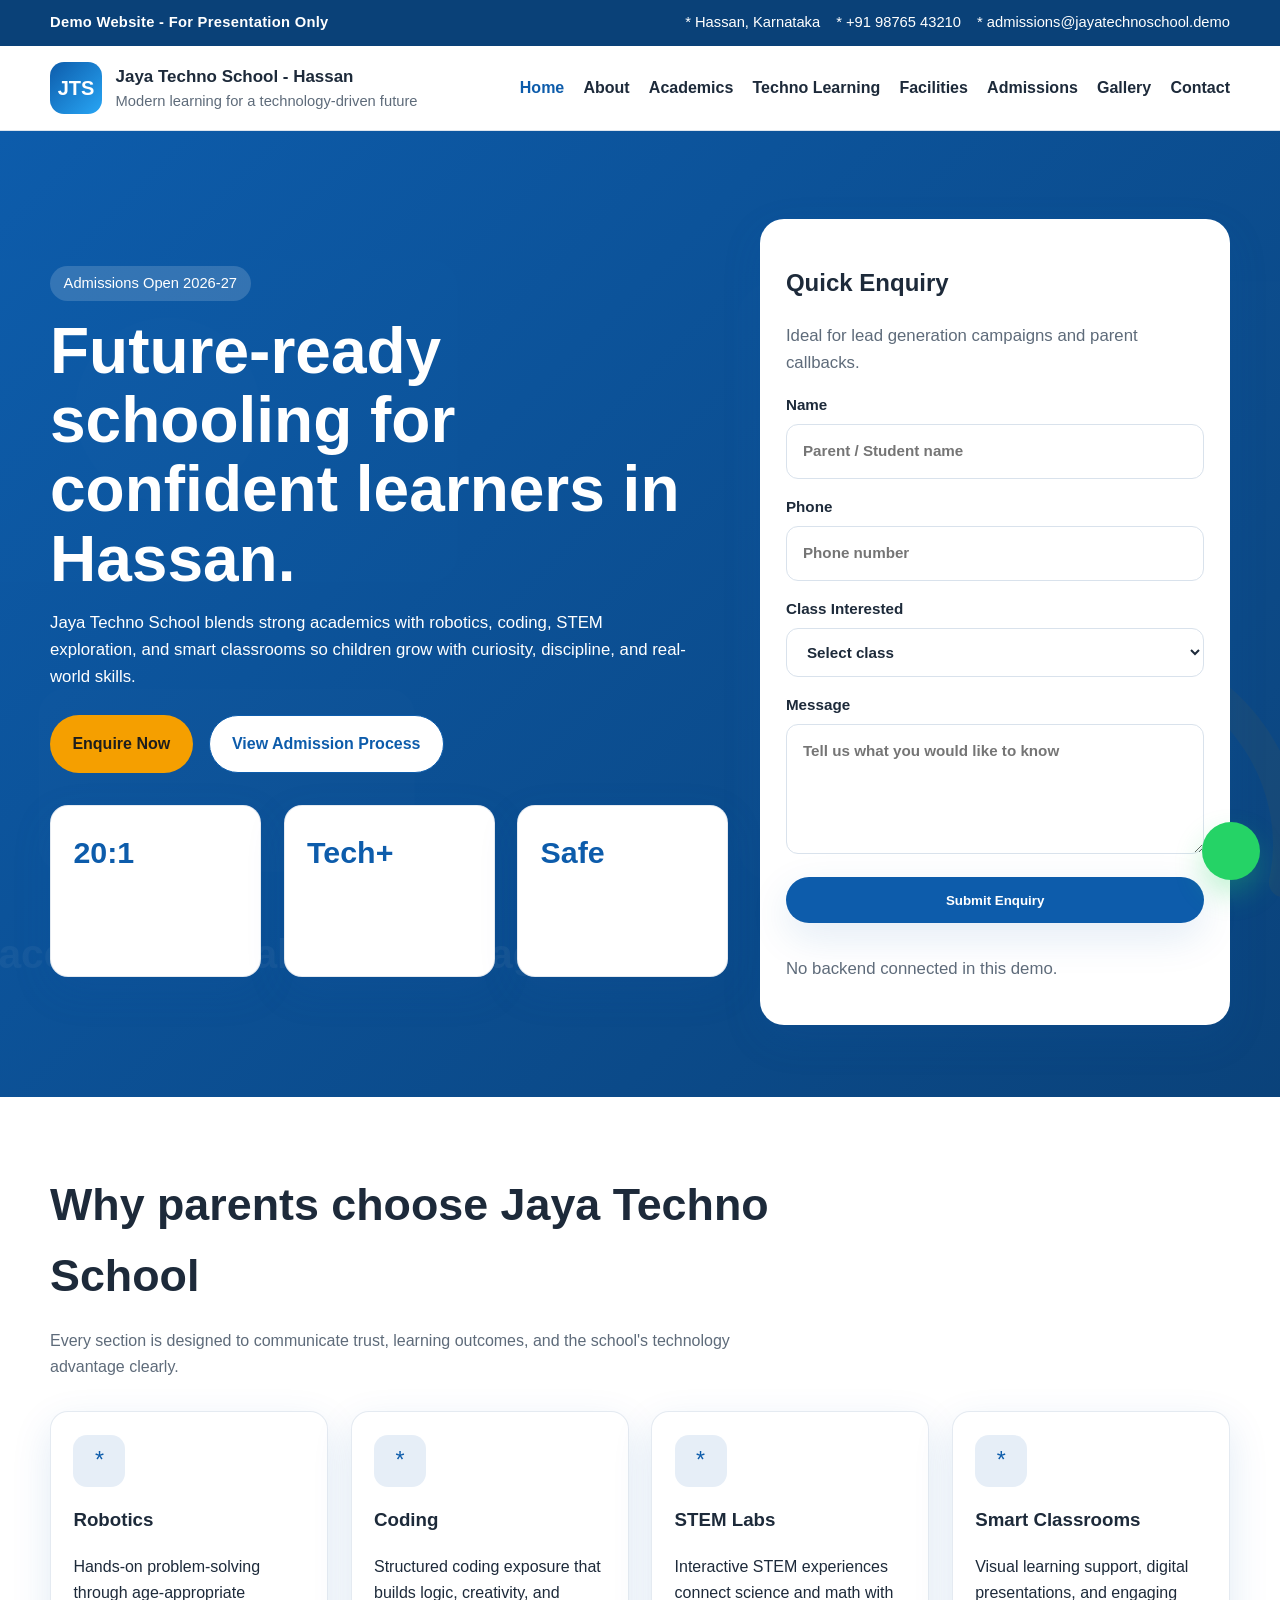
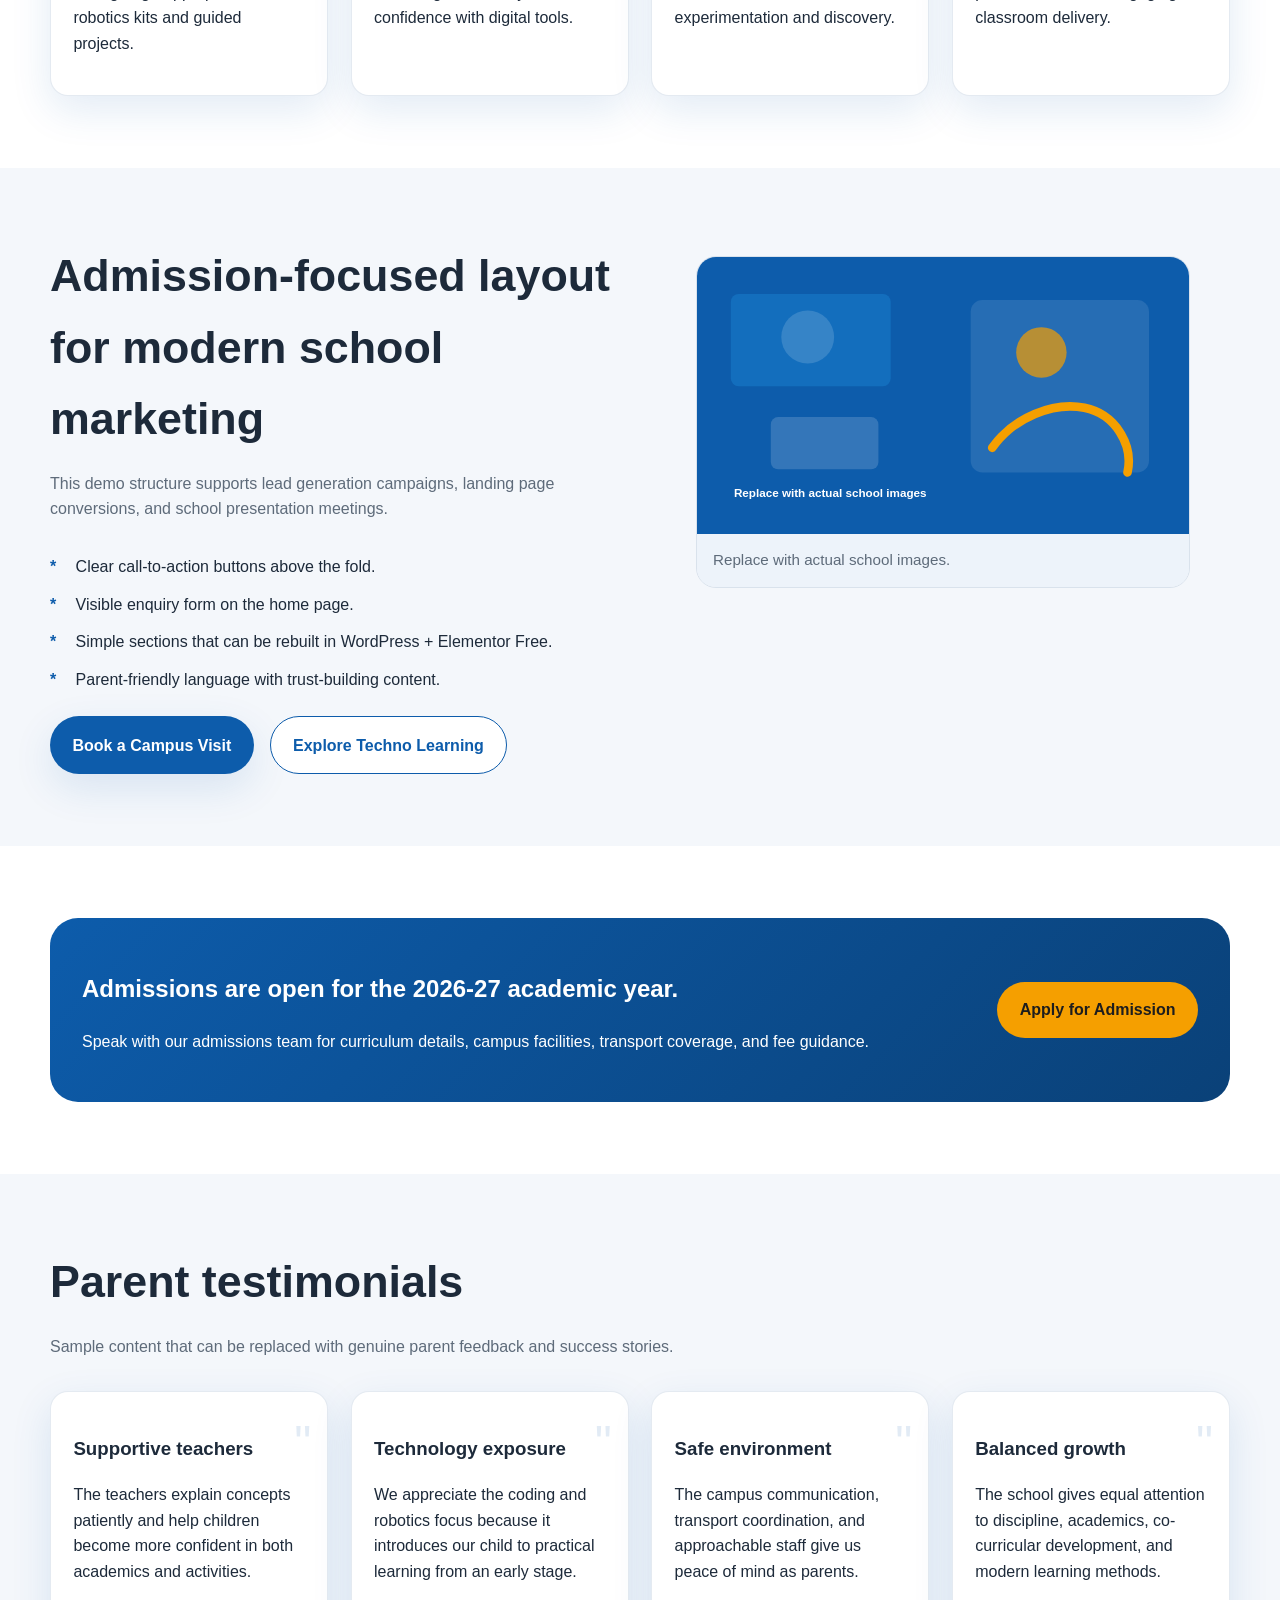
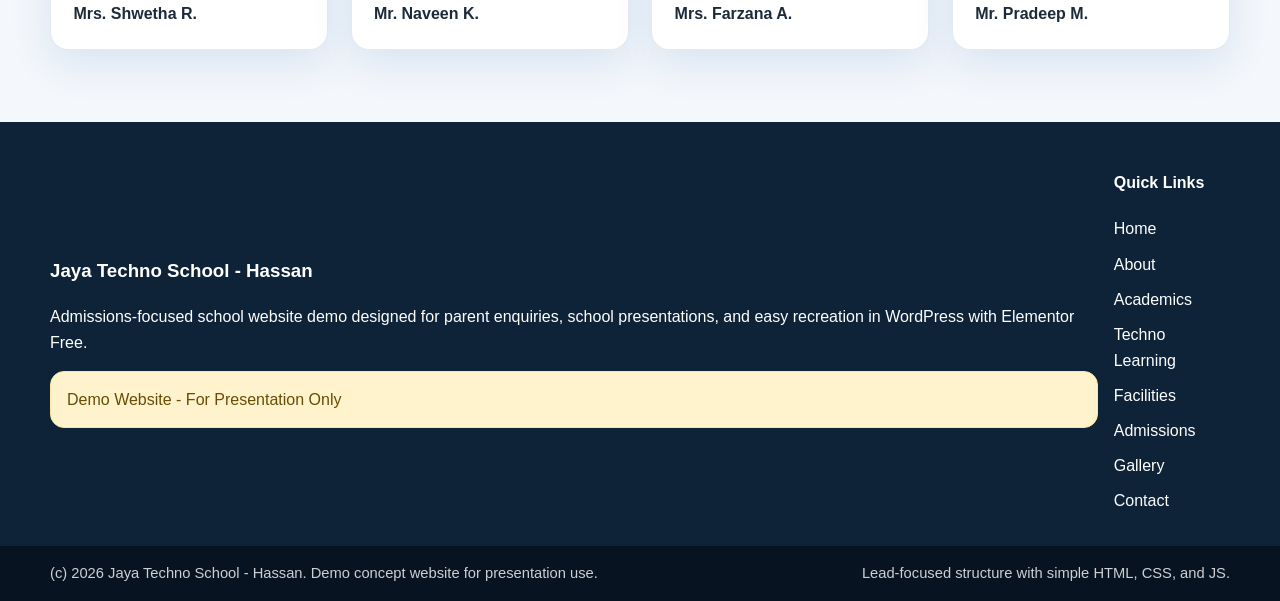
==== jaya-techno-school-demo/index.html @ 89ea4863 "Recover Jaya Techno School demo site" ====
<!DOCTYPE html>
<html lang="en">
<head>
  <meta charset="UTF-8">
  <meta name="viewport" content="width=device-width, initial-scale=1.0">
  <meta name="description" content="Jaya Techno School - Hassan demo website with admissions-focused design, techno learning highlights, and enquiry forms.">
  <title>Jaya Techno School - Hassan | Admissions Open 2026-27</title>
  <link rel="stylesheet" href="css/style.css">
</head>
<body>
  <header>
  <div class="topbar">
    <div class="container">
      <div class="demo-badge">Demo Website - For Presentation Only</div>
      <div class="topbar-contact">
        <span>* Hassan, Karnataka</span>
        <span>* +91 98765 43210</span>
        <span>* admissions@jayatechnoschool.demo</span>
      </div>
    </div>
  </div>
  <nav class="navbar">
    <div class="container">
      <a class="logo" href="index.html" aria-label="Jaya Techno School home">
        <div class="logo-mark">JTS</div>
        <div>
          <strong>Jaya Techno School - Hassan</strong>
          <span>Modern learning for a technology-driven future</span>
        </div>
      </a>
      <button class="nav-toggle" aria-label="Toggle menu" aria-expanded="false"></button>
      <ul class="nav-links">
      <li><a href="index.html" class="active">Home</a></li>
      <li><a href="about.html" class="">About</a></li>
      <li><a href="academics.html" class="">Academics</a></li>
      <li><a href="techno-learning.html" class="">Techno Learning</a></li>
      <li><a href="facilities.html" class="">Facilities</a></li>
      <li><a href="admissions.html" class="">Admissions</a></li>
      <li><a href="gallery.html" class="">Gallery</a></li>
      <li><a href="contact.html" class="">Contact</a></li>
      </ul>
    </div>
  </nav>
</header>
  <main>
    <section class="hero">
      <div class="container hero-grid">
        <div>
          <span class="kicker">Admissions Open 2026-27</span>
          <h1>Future-ready schooling for confident learners in Hassan.</h1>
          <p>Jaya Techno School blends strong academics with robotics, coding, STEM exploration, and smart classrooms so children grow with curiosity, discipline, and real-world skills.</p>
          <div class="hero-actions">
            <a class="btn btn-accent" href="#enquire">Enquire Now</a>
            <a class="btn btn-secondary" href="admissions.html">View Admission Process</a>
          </div>
          <div class="hero-stats">
            <div class="stat-card">
              <strong>20:1</strong>
              <span>Student-teacher focus for guided learning</span>
            </div>
            <div class="stat-card">
              <strong>Tech+</strong>
              <span>Robotics, coding, STEM, and digital tools</span>
            </div>
            <div class="stat-card">
              <strong>Safe</strong>
              <span>Parent-friendly campus and transport systems</span>
            </div>
          </div>
        </div>
        <div class="hero-form" id="enquire">
          <h2>Quick Enquiry</h2>
          <p class="muted">Ideal for lead generation campaigns and parent callbacks.</p>
          <form>
            <label>Name<input type="text" name="name" placeholder="Parent / Student name" required></label>
            <label>Phone<input type="tel" name="phone" placeholder="Phone number" required></label>
            <label>Class Interested
              <select name="class" required>
                <option value="">Select class</option>
                <option>Pre-KG to UKG</option>
                <option>Grades 1 to 5</option>
                <option>Grades 6 to 8</option>
                <option>Grades 9 to 10</option>
              </select>
            </label>
            <label>Message<textarea name="message" placeholder="Tell us what you would like to know"></textarea></label>
            <button class="btn btn-primary" type="submit">Submit Enquiry</button>
            <p class="form-note">No backend connected in this demo.</p>
          </form>
        </div>
      </div>
    </section>

    <section class="section">
      <div class="container">
        <div class="section-title">
          <h2>Why parents choose Jaya Techno School</h2>
          <p>Every section is designed to communicate trust, learning outcomes, and the school's technology advantage clearly.</p>
        </div>
        <div class="highlights-grid">
          <article class="highlight-card"><div class="icon">*</div><h3>Robotics</h3><p>Hands-on problem-solving through age-appropriate robotics kits and guided projects.</p></article>
          <article class="highlight-card"><div class="icon">*</div><h3>Coding</h3><p>Structured coding exposure that builds logic, creativity, and confidence with digital tools.</p></article>
          <article class="highlight-card"><div class="icon">*</div><h3>STEM Labs</h3><p>Interactive STEM experiences connect science and math with experimentation and discovery.</p></article>
          <article class="highlight-card"><div class="icon">*</div><h3>Smart Classrooms</h3><p>Visual learning support, digital presentations, and engaging classroom delivery.</p></article>
        </div>
      </div>
    </section>

    <section class="section section-muted">
      <div class="container split-grid">
        <div>
          <div class="section-title">
            <h2>Admission-focused layout for modern school marketing</h2>
            <p>This demo structure supports lead generation campaigns, landing page conversions, and school presentation meetings.</p>
          </div>
          <ul class="check-list">
            <li>Clear call-to-action buttons above the fold.</li>
            <li>Visible enquiry form on the home page.</li>
            <li>Simple sections that can be rebuilt in WordPress + Elementor Free.</li>
            <li>Parent-friendly language with trust-building content.</li>
          </ul>
          <div class="inline-actions">
            <a class="btn btn-primary" href="contact.html">Book a Campus Visit</a>
            <a class="btn btn-secondary" href="techno-learning.html">Explore Techno Learning</a>
          </div>
        </div>
        <div>
          <figure class="image-placeholder">
  <img src="assets/images/hero-placeholder.svg" alt="Students learning with technology placeholder">
  <figcaption>Replace with actual school images.</figcaption>
</figure>
        </div>
      </div>
    </section>

    <section class="section">
      <div class="container">
        <div class="cta-band">
          <div class="cta-grid">
            <div>
              <h2>Admissions are open for the 2026-27 academic year.</h2>
              <p>Speak with our admissions team for curriculum details, campus facilities, transport coverage, and fee guidance.</p>
            </div>
            <div>
              <a class="btn btn-accent" href="admissions.html">Apply for Admission</a>
            </div>
          </div>
        </div>
      </div>
    </section>

    <section class="section section-muted">
      <div class="container">
        <div class="section-title">
          <h2>Parent testimonials</h2>
          <p>Sample content that can be replaced with genuine parent feedback and success stories.</p>
        </div>
        <div class="testimonial-grid">
          <article class="testimonial-card"><h3>Supportive teachers</h3><p>The teachers explain concepts patiently and help children become more confident in both academics and activities.</p><strong>Mrs. Shwetha R.</strong></article>
          <article class="testimonial-card"><h3>Technology exposure</h3><p>We appreciate the coding and robotics focus because it introduces our child to practical learning from an early stage.</p><strong>Mr. Naveen K.</strong></article>
          <article class="testimonial-card"><h3>Safe environment</h3><p>The campus communication, transport coordination, and approachable staff give us peace of mind as parents.</p><strong>Mrs. Farzana A.</strong></article>
          <article class="testimonial-card"><h3>Balanced growth</h3><p>The school gives equal attention to discipline, academics, co-curricular development, and modern learning methods.</p><strong>Mr. Pradeep M.</strong></article>
        </div>
      </div>
    </section>
  </main>
  <footer>
  <div class="footer-top">
    <div class="container footer-grid">
      <div>
        <h3>Jaya Techno School - Hassan</h3>
        <p>Admissions-focused school website demo designed for parent enquiries, school presentations, and easy recreation in WordPress with Elementor Free.</p>
        <div class="notice-strip">Demo Website - For Presentation Only</div>
      </div>
      <div>
        <h4>Quick Links</h4>
        <ul class="footer-links">
          <li><a href="index.html">Home</a></li>
          <li><a href="about.html">About</a></li>
          <li><a href="academics.html">Academics</a></li>
          <li><a href="techno-learning.html">Techno Learning</a></li>
          <li><a href="facilities.html">Facilities</a></li>
          <li><a href="admissions.html">Admissions</a></li>
          <li><a href="gallery.html">Gallery</a></li>
          <li><a href="contact.html">Contact</a></li>
        </ul>
      </div>
    </div>
  </div>
  <div class="footer-bottom">
    <div class="container">
      <div>(c) 2026 Jaya Techno School - Hassan. Demo concept website for presentation use.</div>
      <div>Lead-focused structure with simple HTML, CSS, and JS.</div>
    </div>
  </div>
</footer>
<a class="whatsapp-float" href="#" aria-label="WhatsApp enquiry button"></a>
<script src="js/script.js"></script>
</body>
</html>
---- jaya-techno-school-demo/css/style.css ----
:root {
  --primary: #0d5cab;
  --primary-dark: #0a4178;
  --accent: #f59f00;
  --bg: #f4f7fb;
  --text: #1d2a3a;
  --muted: #5e6b7a;
  --white: #ffffff;
  --border: #d9e2ec;
  --success: #1c8c5e;
  --shadow: 0 14px 40px rgba(13, 92, 171, 0.12);
  --radius: 18px;
  --container: 1180px;
}

* {
  box-sizing: border-box;
}

html {
  scroll-behavior: smooth;
}

body {
  margin: 0;
  font-family: Arial, Helvetica, sans-serif;
  line-height: 1.6;
  color: var(--text);
  background: var(--white);
}

a {
  color: inherit;
  text-decoration: none;
}

img {
  max-width: 100%;
  display: block;
}

.container {
  width: min(100% - 2rem, var(--container));
  margin: 0 auto;
}

.topbar {
  background: var(--primary-dark);
  color: var(--white);
  font-size: 0.92rem;
}

.topbar .container,
.navbar .container,
.footer-top .container,
.footer-bottom .container {
  display: flex;
  align-items: center;
  justify-content: space-between;
  gap: 1rem;
}

.demo-badge {
  font-weight: 700;
  letter-spacing: 0.02em;
}

.topbar-contact {
  display: flex;
  flex-wrap: wrap;
  gap: 1rem;
  padding: 0.7rem 0;
}

.navbar {
  position: sticky;
  top: 0;
  z-index: 30;
  background: rgba(255, 255, 255, 0.97);
  backdrop-filter: blur(10px);
  border-bottom: 1px solid rgba(217, 226, 236, 0.9);
}

.logo {
  display: flex;
  align-items: center;
  gap: 0.85rem;
  padding: 1rem 0;
}

.logo-mark {
  width: 52px;
  height: 52px;
  border-radius: 14px;
  background: linear-gradient(135deg, var(--primary), #28a6f5);
  color: var(--white);
  display: grid;
  place-items: center;
  font-size: 1.25rem;
  font-weight: 700;
}

.logo strong {
  display: block;
  font-size: 1.06rem;
}

.logo span {
  display: block;
  color: var(--muted);
  font-size: 0.92rem;
}

.nav-links {
  display: flex;
  align-items: center;
  gap: 1.2rem;
  list-style: none;
  margin: 0;
  padding: 0;
}

.nav-links a {
  font-weight: 600;
  color: var(--text);
}

.nav-links a:hover,
.nav-links a.active {
  color: var(--primary);
}

.nav-toggle {
  display: none;
  border: 0;
  background: transparent;
  font-size: 1.7rem;
  cursor: pointer;
}

.btn {
  display: inline-flex;
  align-items: center;
  justify-content: center;
  gap: 0.5rem;
  padding: 0.95rem 1.4rem;
  border-radius: 999px;
  font-weight: 700;
  border: 0;
  cursor: pointer;
  transition: transform 0.2s ease, box-shadow 0.2s ease, background 0.2s ease;
}

.btn:hover {
  transform: translateY(-2px);
}

.btn-primary {
  background: var(--primary);
  color: var(--white);
  box-shadow: var(--shadow);
}

.btn-secondary {
  background: var(--white);
  color: var(--primary);
  border: 1px solid var(--primary);
}

.btn-accent {
  background: var(--accent);
  color: #1d1d1d;
}

.page-hero,
.hero {
  background: linear-gradient(135deg, rgba(13, 92, 171, 0.96), rgba(10, 65, 120, 0.95)), url('../assets/images/hero-placeholder.svg') center/cover;
  color: var(--white);
}

.hero {
  padding: 5.5rem 0 4.5rem;
}

.hero-grid,
.split-grid,
.cta-grid,
.footer-grid,
.contact-grid,
.admissions-grid,
.tech-grid,
.about-grid,
.facilities-grid {
  display: grid;
  gap: 2rem;
}

.hero-grid {
  grid-template-columns: 1.3fr 0.9fr;
  align-items: center;
}

.kicker {
  display: inline-block;
  padding: 0.35rem 0.85rem;
  border-radius: 999px;
  background: rgba(255, 255, 255, 0.16);
  font-size: 0.92rem;
  margin-bottom: 1rem;
}

.hero h1,
.page-hero h1 {
  font-size: clamp(2.2rem, 5vw, 4rem);
  line-height: 1.08;
  margin: 0 0 1rem;
}

.hero p,
.page-hero p {
  font-size: 1.05rem;
  max-width: 640px;
}

.hero-actions,
.inline-actions {
  display: flex;
  flex-wrap: wrap;
  gap: 1rem;
  margin-top: 1.5rem;
}

.hero-stats,
.highlights-grid,
.card-grid,
.gallery-grid,
.testimonial-grid {
  display: grid;
  gap: 1.4rem;
}

.hero-stats {
  grid-template-columns: repeat(3, minmax(0, 1fr));
  margin-top: 2rem;
}

.stat-card,
.info-card,
.highlight-card,
.gallery-card,
.testimonial-card,
.feature-card {
  background: var(--white);
  border-radius: var(--radius);
  box-shadow: var(--shadow);
  padding: 1.4rem;
  border: 1px solid rgba(217, 226, 236, 0.7);
}

.stat-card strong {
  display: block;
  font-size: 1.9rem;
  color: var(--primary);
}

.hero-form,
.form-card {
  background: var(--white);
  color: var(--text);
  border-radius: 24px;
  padding: 1.6rem;
  box-shadow: var(--shadow);
}

.section {
  padding: 4.5rem 0;
}

.section-muted {
  background: var(--bg);
}

.section-title {
  max-width: 720px;
  margin-bottom: 2rem;
}

.section-title h2 {
  font-size: clamp(1.8rem, 4vw, 2.8rem);
  margin: 0 0 0.8rem;
}

.section-title p,
.muted,
.card-subtext {
  color: var(--muted);
}

.highlights-grid,
.card-grid,
.gallery-grid,
.testimonial-grid {
  grid-template-columns: repeat(4, minmax(0, 1fr));
}

.highlight-card {
  text-align: left;
}

.highlight-card .icon,
.feature-card .icon {
  width: 52px;
  height: 52px;
  border-radius: 14px;
  display: grid;
  place-items: center;
  background: rgba(13, 92, 171, 0.1);
  color: var(--primary);
  font-size: 1.45rem;
  margin-bottom: 1rem;
}

.image-placeholder {
  border-radius: 20px;
  overflow: hidden;
  border: 1px solid var(--border);
  background: var(--bg);
}

.image-placeholder figcaption {
  padding: 0.9rem 1rem;
  background: #edf3fa;
  color: var(--muted);
  font-size: 0.95rem;
}

.split-grid,
.about-grid,
.tech-grid,
.contact-grid,
.facilities-grid,
.admissions-grid,
.footer-grid {
  grid-template-columns: repeat(2, minmax(0, 1fr));
  align-items: start;
}

.check-list,
.contact-list {
  list-style: none;
  margin: 1.2rem 0 0;
  padding: 0;
}

.check-list li,
.contact-list li {
  margin-bottom: 0.75rem;
  padding-left: 1.6rem;
  position: relative;
}

.check-list li::before,
.contact-list li::before {
  content: '*';
  position: absolute;
  left: 0;
  top: 0;
  color: var(--primary);
  font-weight: 700;
}

.cta-band {
  background: linear-gradient(135deg, var(--primary), var(--primary-dark));
  color: var(--white);
  border-radius: 28px;
  padding: 2rem;
}

.cta-grid {
  grid-template-columns: 1.2fr auto;
  align-items: center;
}

form {
  display: grid;
  gap: 1rem;
}

label {
  font-weight: 700;
  font-size: 0.95rem;
}

input,
select,
textarea {
  width: 100%;
  margin-top: 0.4rem;
  padding: 0.9rem 1rem;
  border-radius: 12px;
  border: 1px solid var(--border);
  font: inherit;
  color: var(--text);
  background: #fff;
}

textarea {
  min-height: 130px;
  resize: vertical;
}

.form-note {
  font-size: 0.9rem;
  color: var(--muted);
}

.page-hero {
  padding: 4rem 0;
}

.breadcrumbs {
  color: rgba(255, 255, 255, 0.8);
  margin-bottom: 0.8rem;
}

.gallery-grid {
  grid-template-columns: repeat(3, minmax(0, 1fr));
}

.gallery-card img {
  border-radius: 16px;
  margin-bottom: 1rem;
}

.testimonial-card {
  position: relative;
}

.testimonial-card::before {
  content: '"';
  position: absolute;
  top: 0.8rem;
  right: 1rem;
  font-size: 3rem;
  color: rgba(13, 92, 171, 0.12);
}

.footer-top {
  background: #0e2238;
  color: var(--white);
  padding: 3rem 0 2rem;
}

.footer-grid h3,
.footer-grid h4 {
  margin-top: 0;
}

.footer-links {
  list-style: none;
  padding: 0;
  margin: 0;
  display: grid;
  gap: 0.6rem;
}

.footer-bottom {
  background: #081321;
  color: rgba(255, 255, 255, 0.8);
  padding: 1rem 0;
  font-size: 0.92rem;
}

.whatsapp-float {
  position: fixed;
  right: 1.25rem;
  bottom: 1.25rem;
  width: 58px;
  height: 58px;
  border-radius: 50%;
  display: grid;
  place-items: center;
  background: #25d366;
  color: #fff;
  font-size: 1.6rem;
  box-shadow: 0 14px 28px rgba(37, 211, 102, 0.28);
  z-index: 40;
}

.notice-strip {
  background: #fff3cd;
  color: #664d03;
  padding: 0.9rem 1rem;
  border: 1px solid #ffe69c;
  border-radius: 14px;
  margin-top: 1rem;
}

.table-style {
  width: 100%;
  border-collapse: collapse;
  background: var(--white);
  border-radius: 18px;
  overflow: hidden;
  box-shadow: var(--shadow);
}

.table-style th,
.table-style td {
  padding: 1rem;
  border-bottom: 1px solid var(--border);
  text-align: left;
}

.table-style th {
  background: #edf3fa;
}

@media (max-width: 1024px) {
  .hero-grid,
  .split-grid,
  .about-grid,
  .tech-grid,
  .contact-grid,
  .facilities-grid,
  .admissions-grid,
  .footer-grid,
  .cta-grid,
  .highlights-grid,
  .card-grid,
  .testimonial-grid {
    grid-template-columns: repeat(2, minmax(0, 1fr));
  }

  .gallery-grid {
    grid-template-columns: repeat(2, minmax(0, 1fr));
  }
}

@media (max-width: 760px) {
  .topbar .container,
  .navbar .container,
  .footer-top .container,
  .footer-bottom .container,
  .cta-grid,
  .hero-grid,
  .split-grid,
  .about-grid,
  .tech-grid,
  .contact-grid,
  .facilities-grid,
  .admissions-grid,
  .footer-grid,
  .highlights-grid,
  .card-grid,
  .gallery-grid,
  .testimonial-grid,
  .hero-stats {
    grid-template-columns: 1fr;
  }

  .topbar .container,
  .navbar .container,
  .footer-bottom .container {
    flex-direction: column;
    align-items: flex-start;
  }

  .nav-toggle {
    display: block;
    position: absolute;
    top: 1.1rem;
    right: 1rem;
  }

  .navbar .container {
    position: relative;
    align-items: stretch;
  }

  .nav-links {
    display: none;
    width: 100%;
    flex-direction: column;
    align-items: flex-start;
    padding: 0 0 1rem;
  }

  .nav-links.open {
    display: flex;
  }

  .hero {
    padding-top: 4rem;
  }

  .whatsapp-float {
    width: 52px;
    height: 52px;
    right: 1rem;
    bottom: 1rem;
  }
}
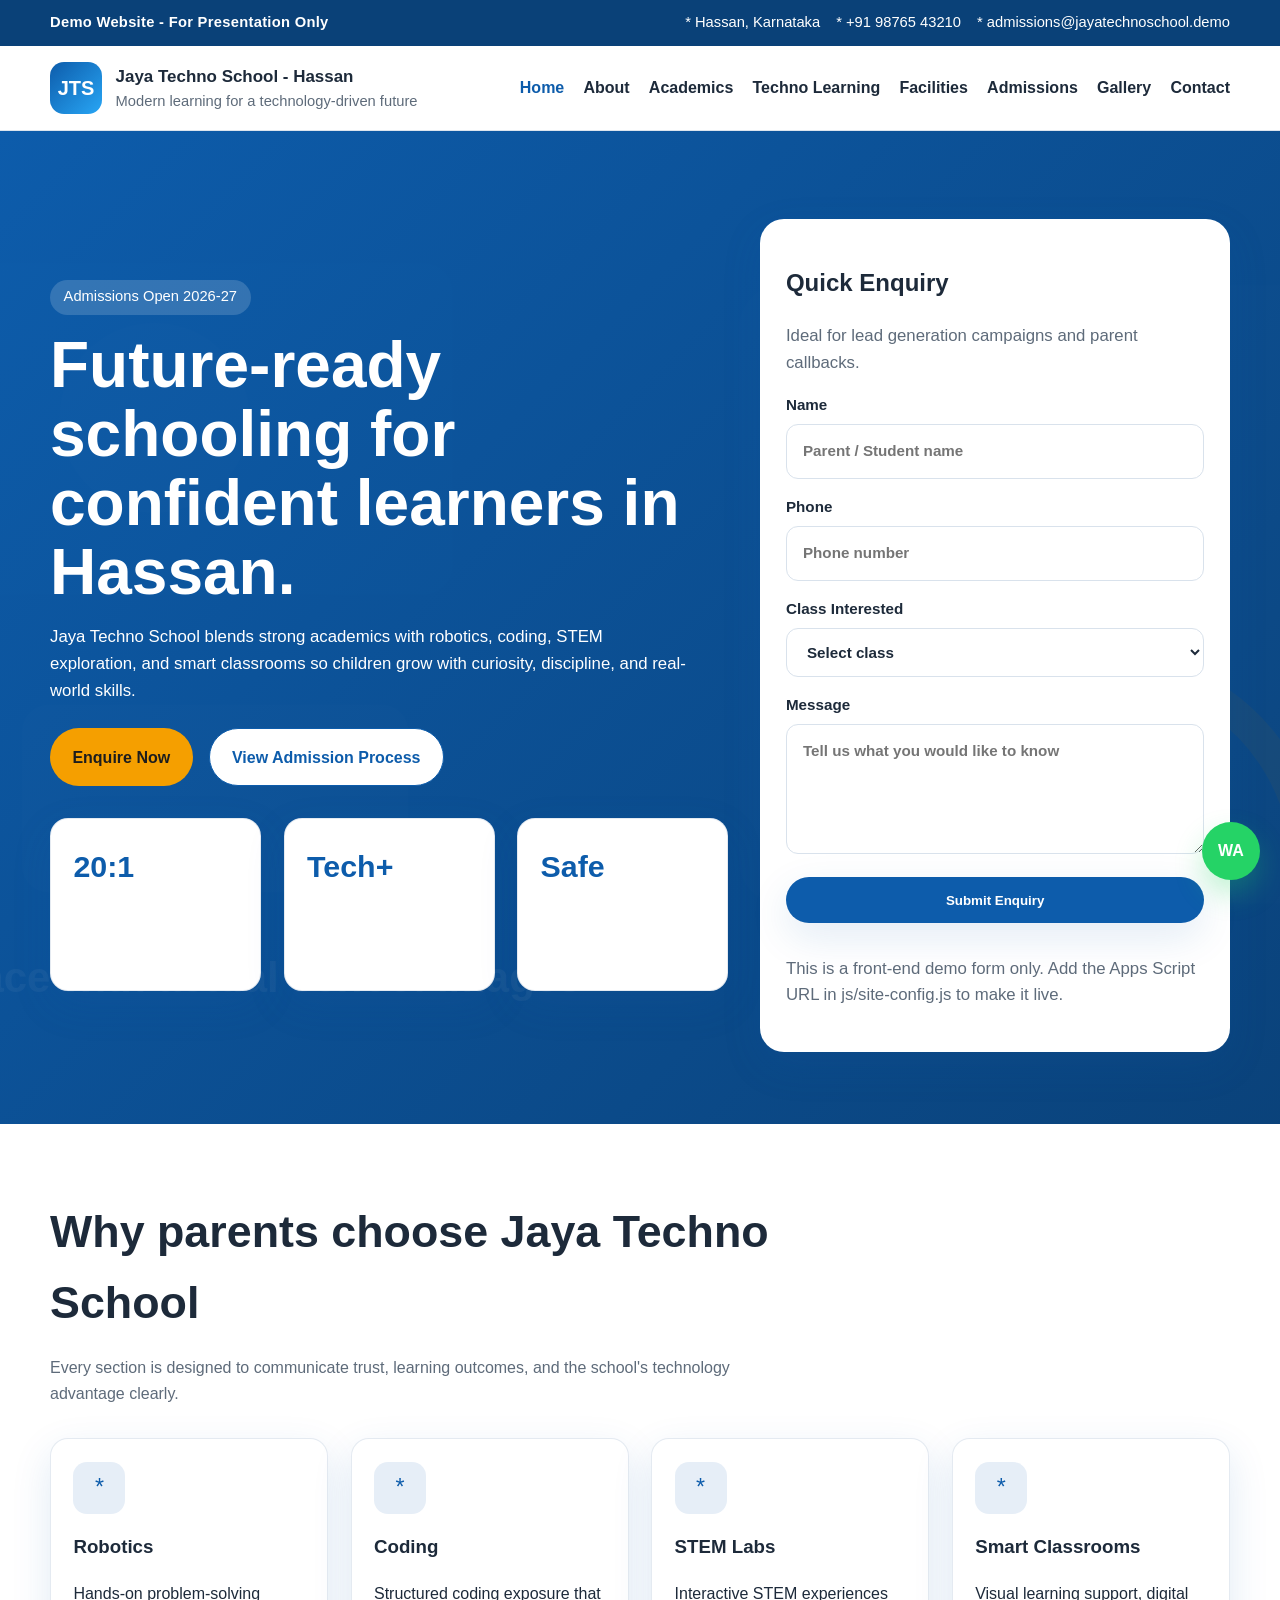
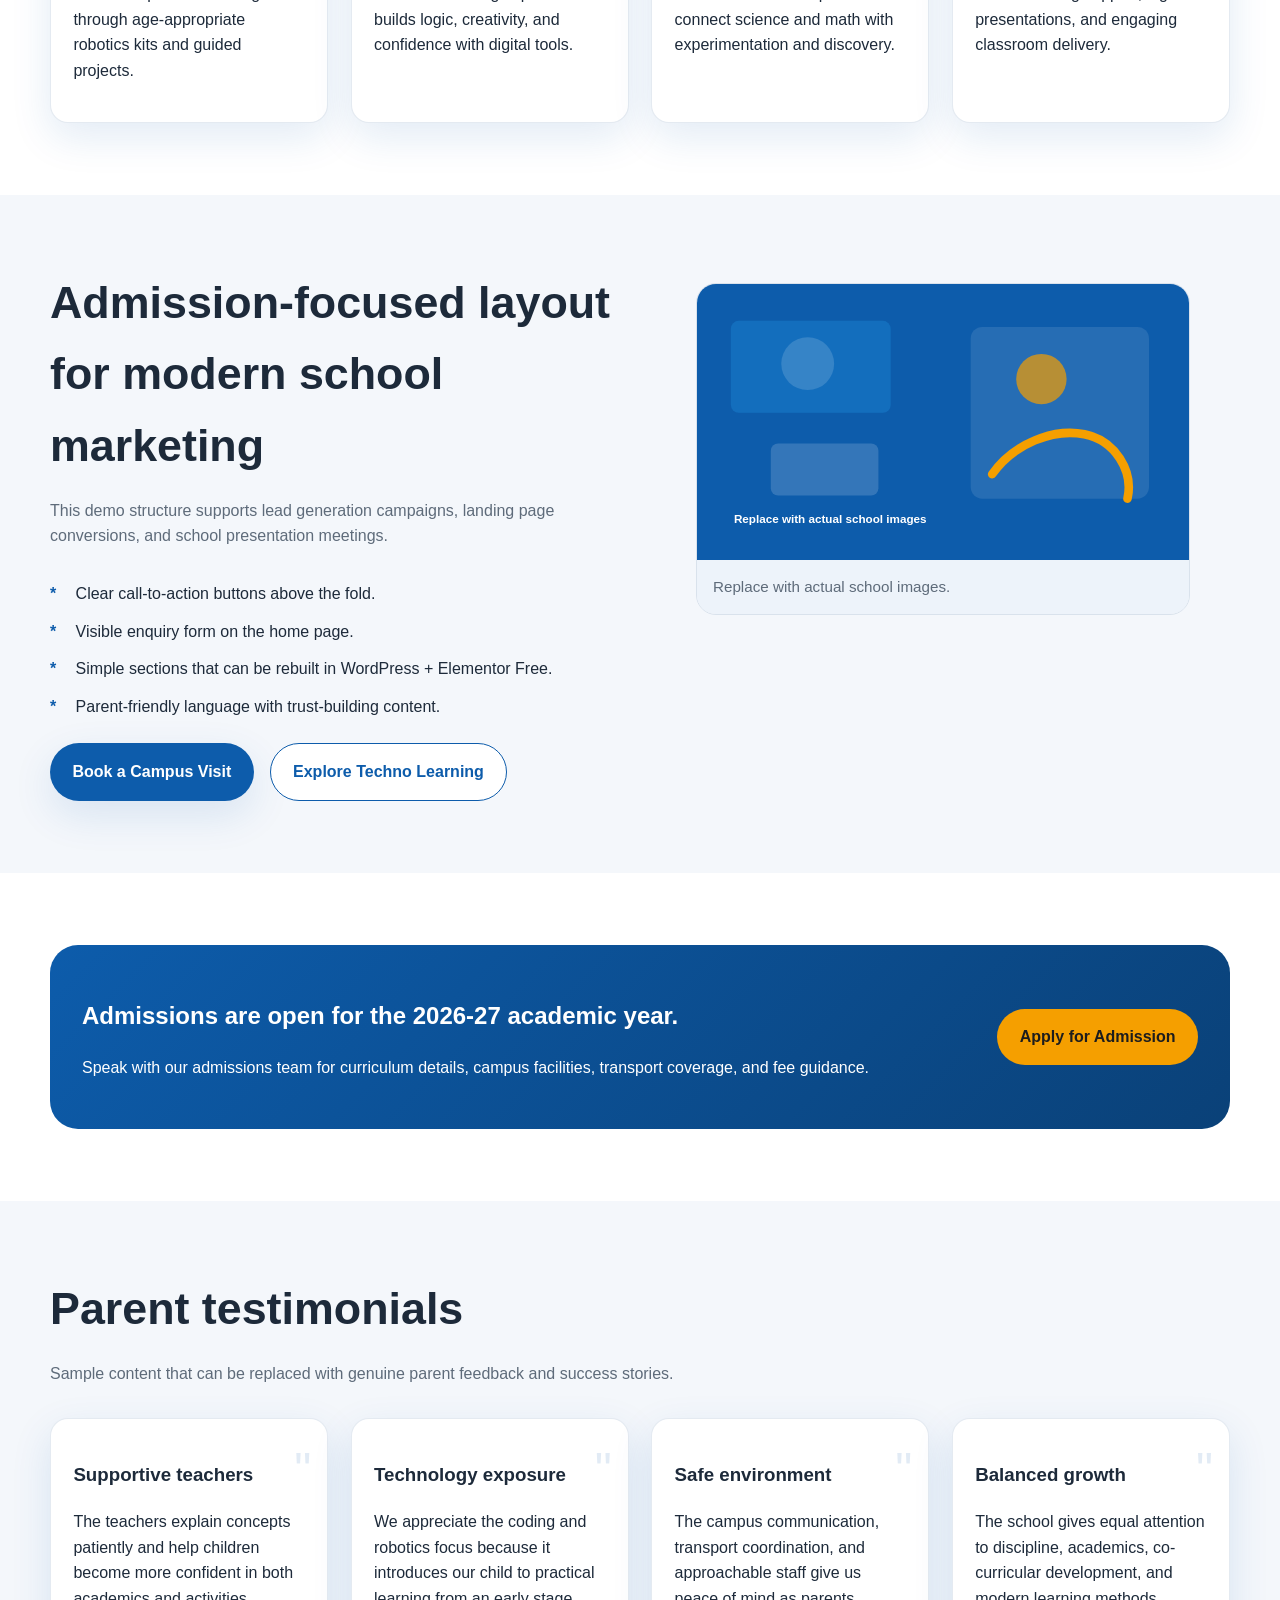
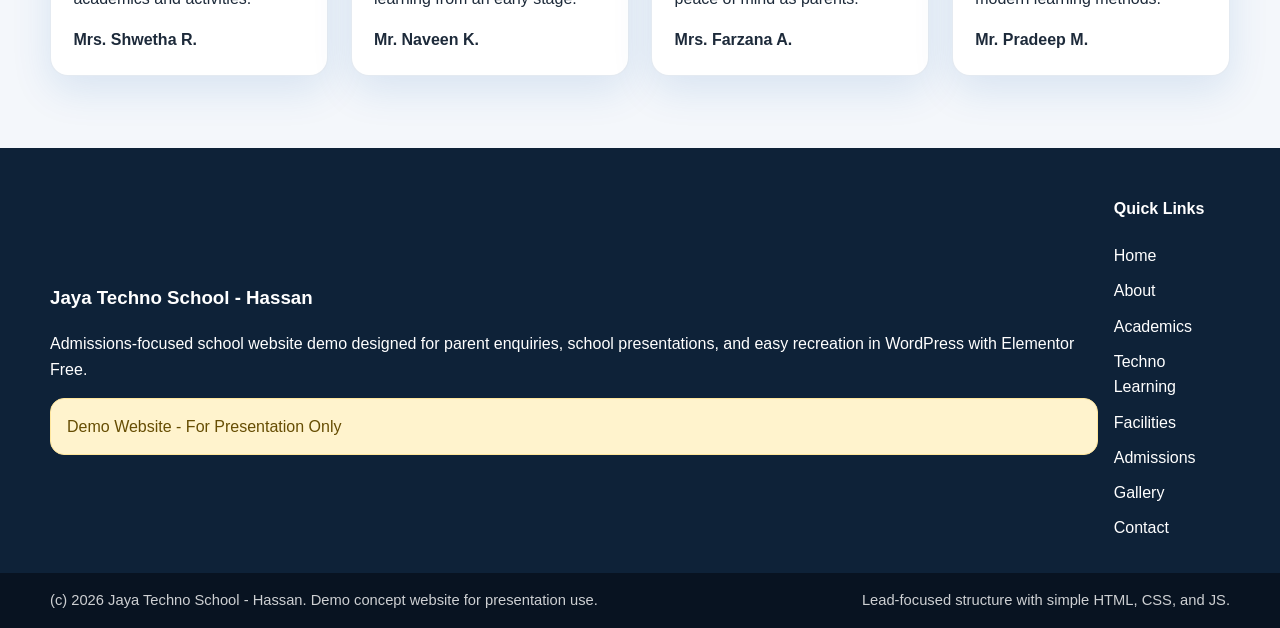
==== commit 76828864: "Add live enquiry integration scaffolding" ====
--- a/jaya-techno-school-demo/index.html
+++ b/jaya-techno-school-demo/index.html
@@ -195,6 +195,7 @@
   </div>
 </footer>
 <a class="whatsapp-float" href="#" aria-label="WhatsApp enquiry button"></a>
+<script src="js/site-config.js"></script>
 <script src="js/script.js"></script>
 </body>
 </html>
--- a/jaya-techno-school-demo/css/style.css
+++ b/jaya-techno-school-demo/css/style.css
@@ -138,6 +138,12 @@
   cursor: pointer;
 }
 
+.nav-toggle::before {
+  content: 'Menu';
+  font-size: 0.95rem;
+  font-weight: 700;
+}
+
 .btn {
   display: inline-flex;
   align-items: center;
@@ -412,6 +418,19 @@
 .form-note {
   font-size: 0.9rem;
   color: var(--muted);
+}
+
+.form-feedback {
+  margin: 0;
+  font-weight: 700;
+}
+
+.form-feedback[data-state='success'] {
+  color: var(--success);
+}
+
+.form-feedback[data-state='error'] {
+  color: #b42318;
 }
 
 .page-hero {
@@ -485,6 +504,12 @@
   font-size: 1.6rem;
   box-shadow: 0 14px 28px rgba(37, 211, 102, 0.28);
   z-index: 40;
+}
+
+.whatsapp-float::before {
+  content: 'WA';
+  font-size: 1rem;
+  font-weight: 700;
 }
 
 .notice-strip {
